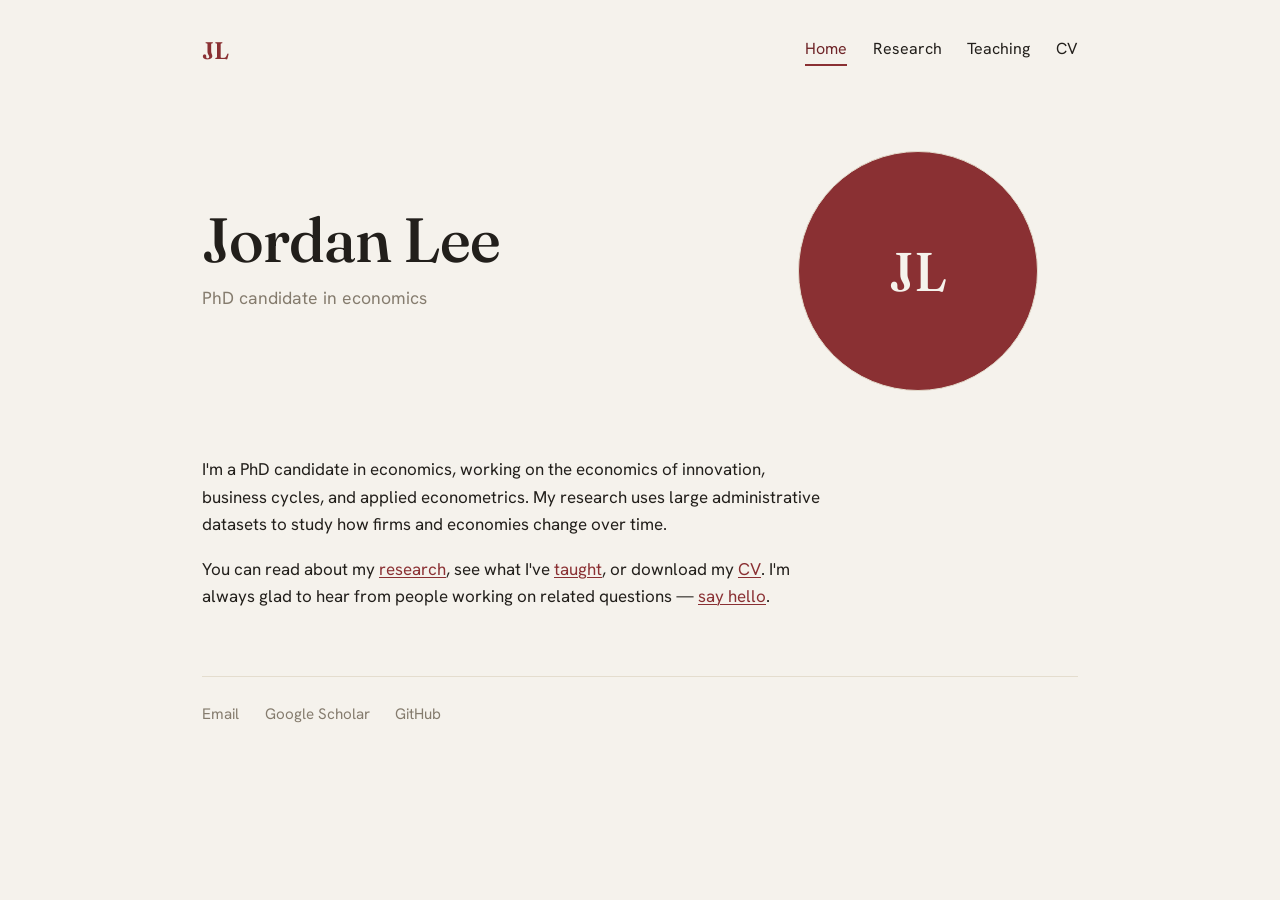
==== index.html @ f73a3550 "Add files via upload" ====
<!DOCTYPE html>
<html lang="en">
<head>
  <meta charset="UTF-8">
  <meta name="viewport" content="width=device-width, initial-scale=1.0">
  <title>Jordan Lee</title>
  <link rel="preconnect" href="https://fonts.googleapis.com">
  <link rel="preconnect" href="https://fonts.gstatic.com" crossorigin>
  <link href="https://fonts.googleapis.com/css2?family=Fraunces:ital,opsz,wght@0,9..144,400;0,9..144,500;0,9..144,600;1,9..144,400&family=Hanken+Grotesk:wght@400;500;600&display=swap" rel="stylesheet">
  <link rel="stylesheet" href="style.css">
</head>
<body>
  <div class="wrap">

    <!-- ===== TOP BAR: same on every page. Change the monogram and
         nav here (and repeat on the other pages). ===== -->
    <header class="topbar">
      <a class="monogram" href="index.html">JL</a>
      <nav class="nav" aria-label="Main">
        <a href="index.html" aria-current="page">Home</a>
        <a href="research.html">Research</a>
        <a href="teaching.html">Teaching</a>
        <a href="cv.html">CV</a>
      </nav>
    </header>

    <!-- ===== HERO ===== -->
    <section class="hero">
      <div class="hero-text">
        <h1 class="hero-name">Jordan Lee</h1>
        <p class="hero-role">PhD candidate in economics</p>
      </div>

      <!-- Headshot: upload your photo to the repo as headshot.jpg.
           Until you do, a wine circle with your initials shows instead. -->
      <figure class="portrait">
        <div class="portrait-photo">
          <span class="portrait-initials">JL</span>
          <img src="headshot.jpg" alt="Jordan Lee" onerror="this.style.display='none'">
        </div>
      </figure>
    </section>

    <!-- ===== INTRO ===== -->
    <main class="content">
      <p>
        I'm a PhD candidate in economics, working on the economics of
        innovation, business cycles, and applied econometrics. My research uses
        large administrative datasets to study how firms and economies change
        over time.
      </p>
      <p>
        You can read about my <a href="research.html">research</a>,
        see what I've <a href="teaching.html">taught</a>, or download my
        <a href="cv.html">CV</a>. I'm always glad to hear from people working
        on related questions &mdash; <a href="mailto:jordan.lee@example.com">say hello</a>.
      </p>
    </main>

    <footer class="site-footer">
      <a href="mailto:jordan.lee@example.com">Email</a>
      <a href="https://scholar.google.com">Google Scholar</a>
      <a href="https://github.com">GitHub</a>
    </footer>

  </div>
</body>
</html>
---- style.css ----
/* ============================================================
   Shared styles for every page.
   The two things you'll most likely want to change are near the
   top: --accent (the wine colour) and --paper (the background).
   ============================================================ */

:root {
  --paper:      #F5F2EC;
  --ink:        #221F1B;
  --muted:      #857C6E;
  --accent:     #8A3033;
  --accent-ink: #6E2427;
  --line:       #E4DDCE;
  --sans:  'Hanken Grotesk', system-ui, -apple-system, sans-serif;
  --serif: 'Fraunces', Georgia, 'Times New Roman', serif;
}

@media (prefers-color-scheme: dark) {
  :root {
    --paper:      #1A1816;
    --ink:        #ECE7DF;
    --muted:      #9B9183;
    --accent:     #D98A86;
    --accent-ink: #E6A9A5;
    --line:       #332F2A;
  }
}

* { box-sizing: border-box; }

body {
  margin: 0;
  background: var(--paper);
  color: var(--ink);
  font-family: var(--sans);
  font-size: 17px;
  line-height: 1.6;
  -webkit-font-smoothing: antialiased;
}

.wrap { max-width: 940px; margin: 0 auto; padding: 0 2rem; }

/* ---- Top bar: monogram + navigation ---- */
.topbar {
  display: flex;
  align-items: center;
  justify-content: space-between;
  padding: 2rem 0 1.5rem;
}
.monogram {
  font-family: var(--serif);
  font-optical-sizing: auto;
  font-weight: 600;
  font-size: 1.5rem;
  color: var(--accent);
  text-decoration: none;
  letter-spacing: 0.02em;
}
.nav { display: flex; gap: 1.6rem; }
.nav a {
  color: var(--ink);
  text-decoration: none;
  font-size: 1rem;
  padding-bottom: 2px;
  border-bottom: 2px solid transparent;
}
.nav a:hover { color: var(--accent); }
.nav a[aria-current="page"] { border-bottom-color: var(--accent); color: var(--accent-ink); }

/* ---- Home hero ---- */
.hero {
  display: grid;
  grid-template-columns: 1fr auto;
  align-items: center;
  gap: 2.5rem;
  padding: 2.5rem 0 3rem;
  overflow: hidden;
}
.hero-name {
  font-family: var(--serif);
  font-optical-sizing: auto;
  font-weight: 500;
  font-size: clamp(2.6rem, 6vw, 3.9rem);
  line-height: 1.02;
  letter-spacing: -0.015em;
  margin: 0;
}
.hero-role { color: var(--muted); font-size: 1.1rem; margin: 0.8rem 0 1.4rem; }
.hero-statement {
  font-family: var(--serif);
  font-optical-sizing: auto;
  font-weight: 400;
  font-size: 1.3rem;
  font-style: italic;
  line-height: 1.4;
  color: var(--ink);
  margin: 0;
  max-width: 30ch;
}

/* ---- Headshot with radiating rings ---- */
.portrait { position: relative; width: 240px; height: 240px; flex-shrink: 0; }
.portrait-photo {
  width: 240px; height: 240px;
  border-radius: 50%;
  overflow: hidden;
  background: var(--accent);
  border: 1px solid var(--line);
  display: flex;
  align-items: center;
  justify-content: center;
}
.portrait-photo img { width: 100%; height: 100%; object-fit: cover; display: block; }
.portrait-initials {
  position: absolute;
  font-family: var(--serif);
  font-weight: 500;
  font-size: 3.4rem;
  color: var(--paper);
}

/* ---- Main content ---- */
.content { max-width: 620px; padding-bottom: 3rem; }
.page-title {
  font-family: var(--serif);
  font-optical-sizing: auto;
  font-weight: 500;
  font-size: 2.4rem;
  line-height: 1.1;
  letter-spacing: -0.01em;
  margin: 1.5rem 0 1.2rem;
}
.content h2 {
  font-family: var(--serif);
  font-optical-sizing: auto;
  font-weight: 500;
  font-size: 1.4rem;
  margin: 2.6rem 0 0.6rem;
}
.content p { margin: 0 0 1.1rem; }
.lede { font-size: 1.2rem; color: var(--muted); margin-bottom: 1.6rem; }
.content a {
  color: var(--accent);
  text-decoration: underline;
  text-underline-offset: 2px;
  text-decoration-thickness: 1px;
}
.content a:hover { color: var(--accent-ink); }

/* ---- Lists of papers / courses ---- */
.entries { list-style: none; padding: 0; margin: 0.5rem 0 0; }
.entries li { padding: 1.15rem 0; border-top: 1px solid var(--line); }
.entries li:first-child { border-top: none; }
.entry-title { font-weight: 600; }
.entry-meta { color: var(--muted); font-size: 0.97rem; margin-top: 0.15rem; }
.entry-links { margin-top: 0.45rem; font-size: 0.92rem; }
.entry-links a { margin-right: 1.2rem; }

/* ---- CV download button ---- */
.btn {
  display: inline-block;
  background: var(--accent);
  color: #fff;
  text-decoration: none;
  padding: 0.6rem 1.2rem;
  border-radius: 7px;
  font-size: 0.97rem;
  margin-bottom: 1.6rem;
}
.btn:hover { background: var(--accent-ink); color: #fff; }
@media (prefers-color-scheme: dark) { .btn, .btn:hover { color: #1A1816; } }

/* ---- Footer ---- */
.site-footer {
  border-top: 1px solid var(--line);
  padding: 1.6rem 0 2.5rem;
  display: flex;
  gap: 1.6rem;
  font-size: 0.95rem;
}
.site-footer a { color: var(--muted); text-decoration: none; }
.site-footer a:hover { color: var(--accent); }

a:focus-visible { outline: 2px solid var(--accent); outline-offset: 2px; border-radius: 2px; }

/* ---- Phone layout ---- */
@media (max-width: 720px) {
  .topbar { padding: 1.5rem 0 1rem; flex-wrap: wrap; gap: 0.8rem 1.4rem; }
  .nav { gap: 1.2rem; }
  .hero {
    grid-template-columns: 1fr;
    justify-items: center;
    text-align: center;
    gap: 1.8rem;
    padding: 1rem 0 2rem;
  }
  .hero-statement { max-width: none; }
  .portrait, .portrait-photo { width: 180px; height: 180px; }
  .portrait-initials { font-size: 2.6rem; }
}
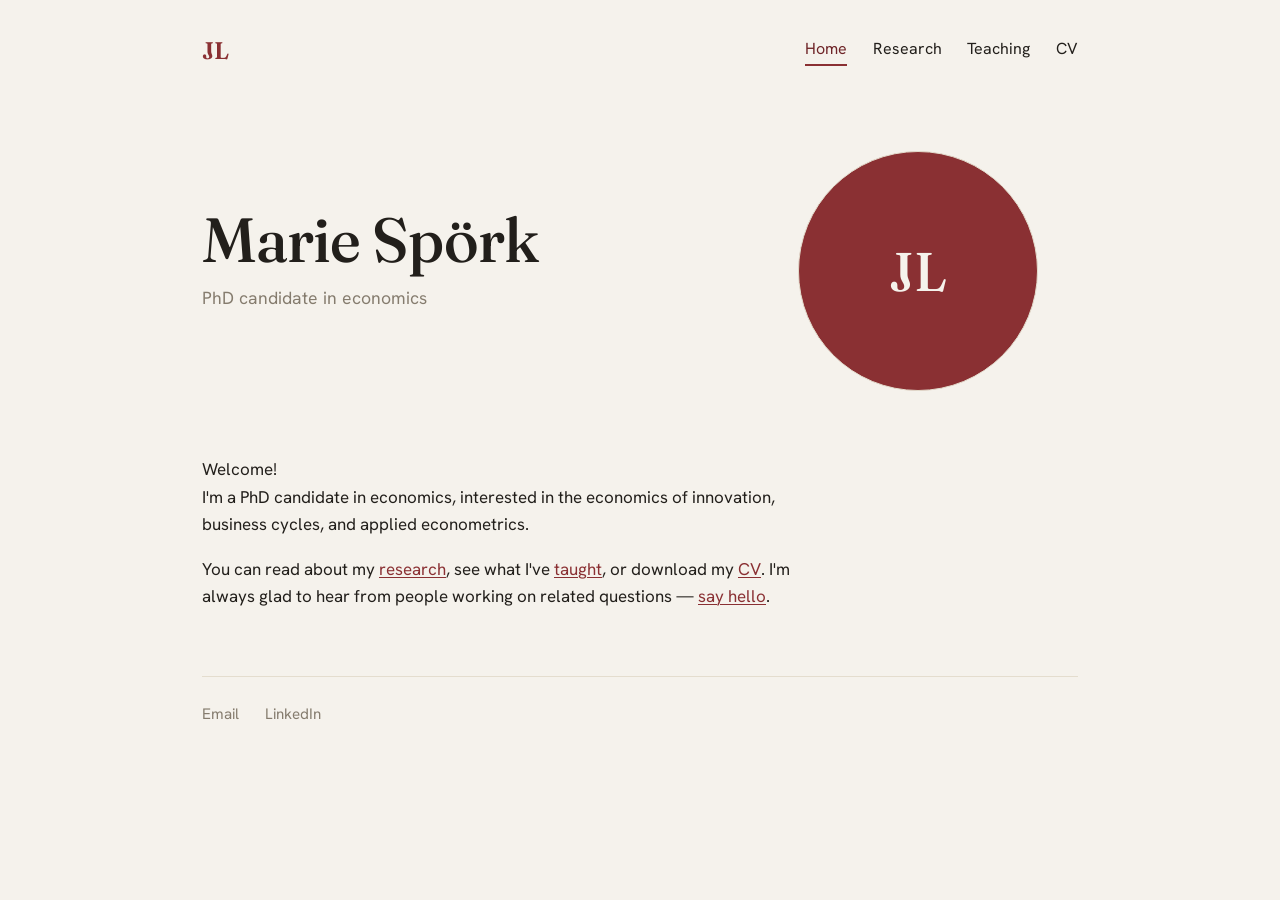
==== commit edefe37e: "Change hero name and update contact information Updated personal information and contact details." ====
--- a/index.html
+++ b/index.html
@@ -27,7 +27,7 @@
     <!-- ===== HERO ===== -->
     <section class="hero">
       <div class="hero-text">
-        <h1 class="hero-name">Jordan Lee</h1>
+        <h1 class="hero-name">Marie Spörk</h1>
         <p class="hero-role">PhD candidate in economics</p>
       </div>
 
@@ -44,23 +44,21 @@
     <!-- ===== INTRO ===== -->
     <main class="content">
       <p>
-        I'm a PhD candidate in economics, working on the economics of
-        innovation, business cycles, and applied econometrics. My research uses
-        large administrative datasets to study how firms and economies change
-        over time.
+        Welcome! <br>
+        I'm a PhD candidate in economics, interested in the economics of
+        innovation, business cycles, and applied econometrics. 
       </p>
       <p>
         You can read about my <a href="research.html">research</a>,
         see what I've <a href="teaching.html">taught</a>, or download my
         <a href="cv.html">CV</a>. I'm always glad to hear from people working
-        on related questions &mdash; <a href="mailto:jordan.lee@example.com">say hello</a>.
+        on related questions &mdash; <a href="mailto:marie.spoerk@econ.lmu.de">say hello</a>.
       </p>
     </main>
 
     <footer class="site-footer">
-      <a href="mailto:jordan.lee@example.com">Email</a>
-      <a href="https://scholar.google.com">Google Scholar</a>
-      <a href="https://github.com">GitHub</a>
+      <a href="mailto:marie.spoerk@econ.lmu.de">Email</a>
+      <a href="https://de.linkedin.com/in/marie-sp%C3%B6rk-71359121b">LinkedIn</a>
     </footer>
 
   </div>
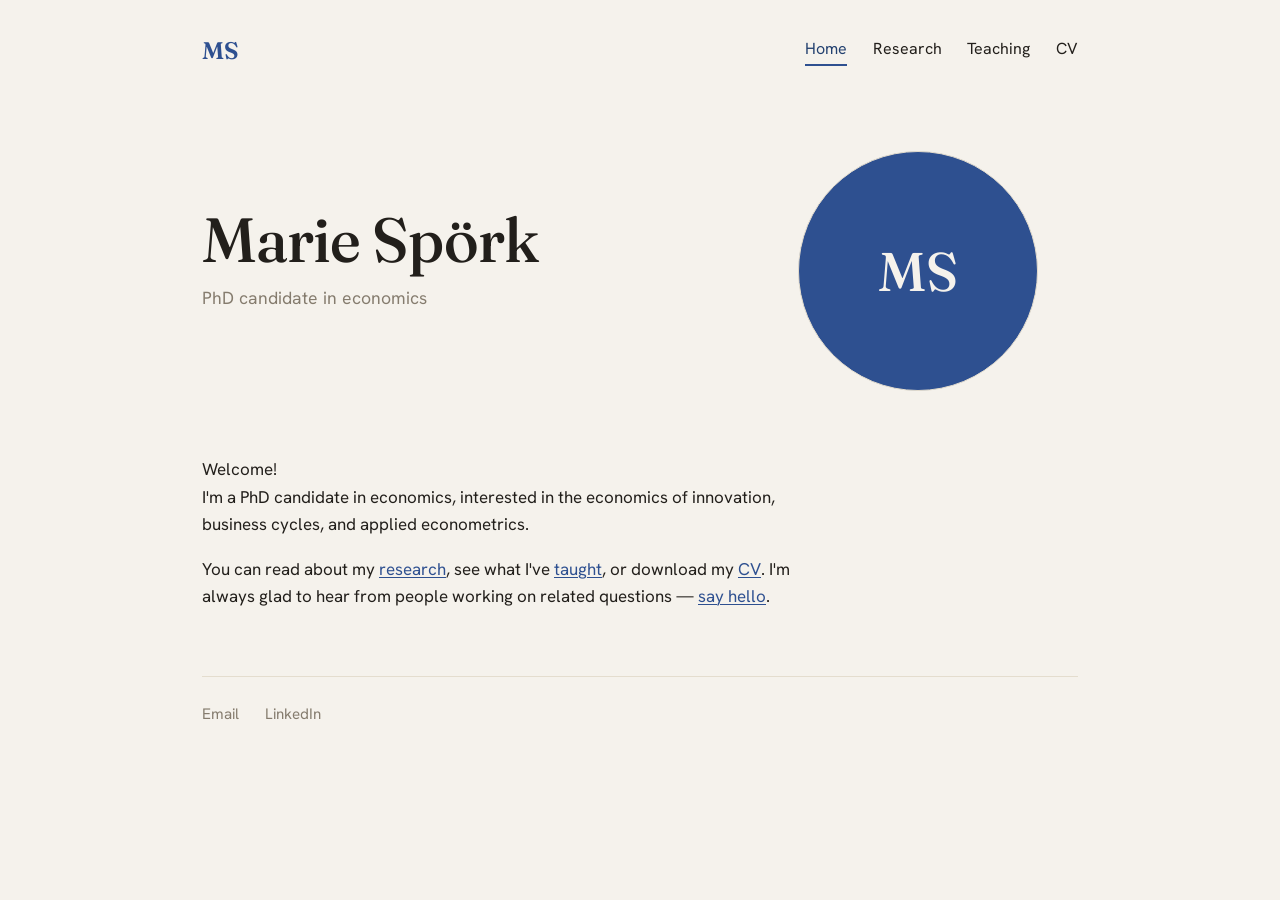
==== commit bb5fcd04: "Change monogram initials from 'JL' to 'MS'" ====
--- a/index.html
+++ b/index.html
@@ -15,7 +15,7 @@
     <!-- ===== TOP BAR: same on every page. Change the monogram and
          nav here (and repeat on the other pages). ===== -->
     <header class="topbar">
-      <a class="monogram" href="index.html">JL</a>
+      <a class="monogram" href="index.html">MS</a>
       <nav class="nav" aria-label="Main">
         <a href="index.html" aria-current="page">Home</a>
         <a href="research.html">Research</a>
@@ -35,8 +35,8 @@
            Until you do, a wine circle with your initials shows instead. -->
       <figure class="portrait">
         <div class="portrait-photo">
-          <span class="portrait-initials">JL</span>
-          <img src="headshot.jpg" alt="Jordan Lee" onerror="this.style.display='none'">
+          <span class="portrait-initials">MS</span>
+          <img src="headshot.jpg" alt="Marie Spörk" onerror="this.style.display='none'">
         </div>
       </figure>
     </section>
--- a/style.css
+++ b/style.css
@@ -8,8 +8,8 @@
   --paper:      #F5F2EC;
   --ink:        #221F1B;
   --muted:      #857C6E;
-  --accent:     #8A3033;
-  --accent-ink: #6E2427;
+  --accent:     #2E5090;
+  --accent-ink: #22406F;
   --line:       #E4DDCE;
   --sans:  'Hanken Grotesk', system-ui, -apple-system, sans-serif;
   --serif: 'Fraunces', Georgia, 'Times New Roman', serif;
@@ -20,8 +20,8 @@
     --paper:      #1A1816;
     --ink:        #ECE7DF;
     --muted:      #9B9183;
-    --accent:     #D98A86;
-    --accent-ink: #E6A9A5;
+    --accent:     #89ABDD;
+    --accent-ink: #A6C2E8;
     --line:       #332F2A;
   }
 }
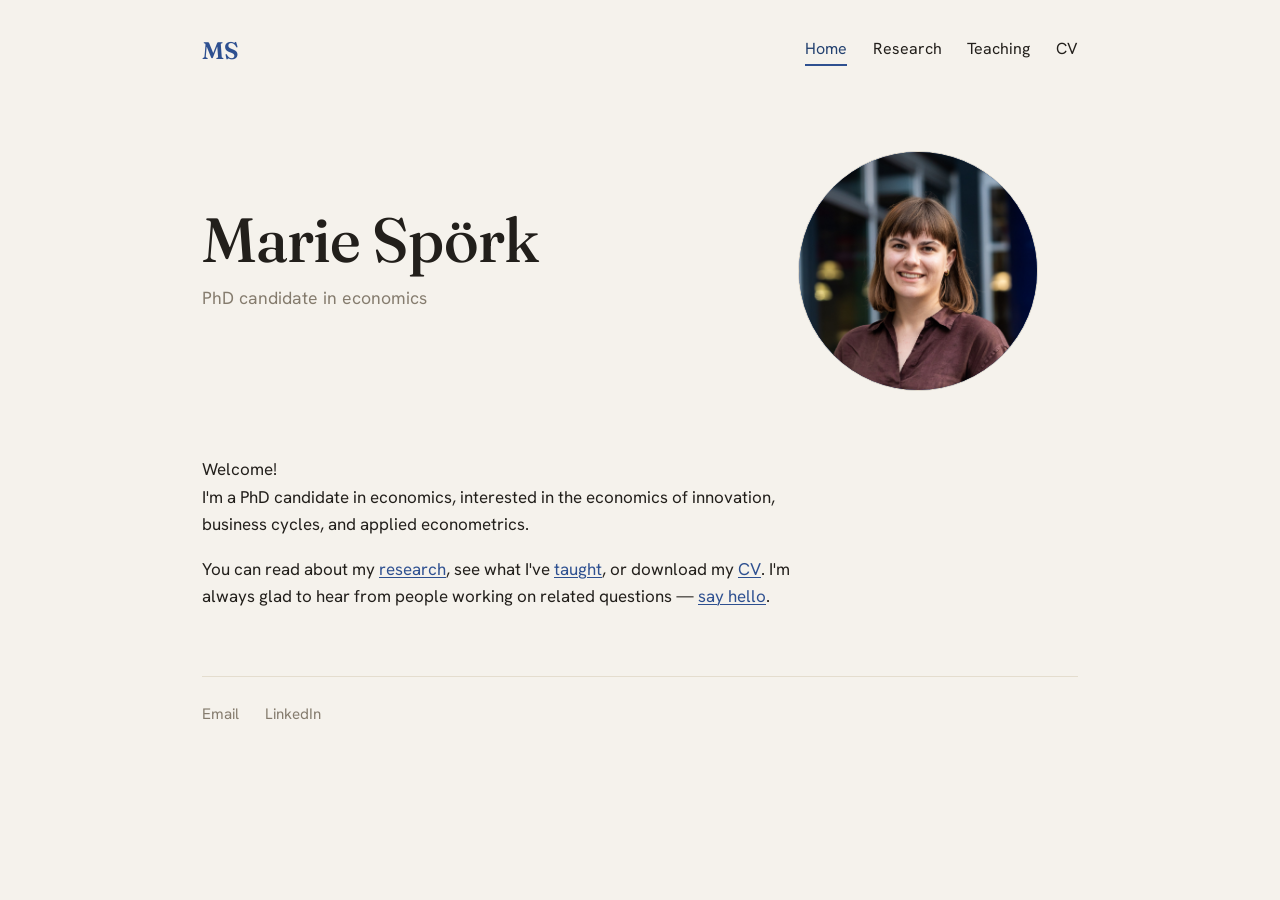
==== commit 0cd6831d: "Change title from 'Jordan Lee' to 'Marie Spörk'" ====
--- a/index.html
+++ b/index.html
@@ -3,7 +3,7 @@
 <head>
   <meta charset="UTF-8">
   <meta name="viewport" content="width=device-width, initial-scale=1.0">
-  <title>Jordan Lee</title>
+  <title>Marie Spörk</title>
   <link rel="preconnect" href="https://fonts.googleapis.com">
   <link rel="preconnect" href="https://fonts.gstatic.com" crossorigin>
   <link href="https://fonts.googleapis.com/css2?family=Fraunces:ital,opsz,wght@0,9..144,400;0,9..144,500;0,9..144,600;1,9..144,400&family=Hanken+Grotesk:wght@400;500;600&display=swap" rel="stylesheet">
--- a/style.css
+++ b/style.css
@@ -110,7 +110,7 @@
   align-items: center;
   justify-content: center;
 }
-.portrait-photo img { width: 100%; height: 100%; object-fit: cover; display: block; }
+.portrait-photo img { position: relative; z-index: 1; width: 100%; height: 100%; object-fit: cover; display: block; }
 .portrait-initials {
   position: absolute;
   font-family: var(--serif);
@@ -157,7 +157,7 @@
 .entry-links a { margin-right: 1.2rem; }
 
 /* ---- CV download button ---- */
-.btn {
+.content a.btn {
   display: inline-block;
   background: var(--accent);
   color: #fff;
@@ -167,8 +167,8 @@
   font-size: 0.97rem;
   margin-bottom: 1.6rem;
 }
-.btn:hover { background: var(--accent-ink); color: #fff; }
-@media (prefers-color-scheme: dark) { .btn, .btn:hover { color: #1A1816; } }
+.content a.btn:hover { background: var(--accent-ink); color: #fff; }
+@media (prefers-color-scheme: dark) { .content a.btn, .content a.btn:hover { color: #1A1816; } }
 
 /* ---- Footer ---- */
 .site-footer {
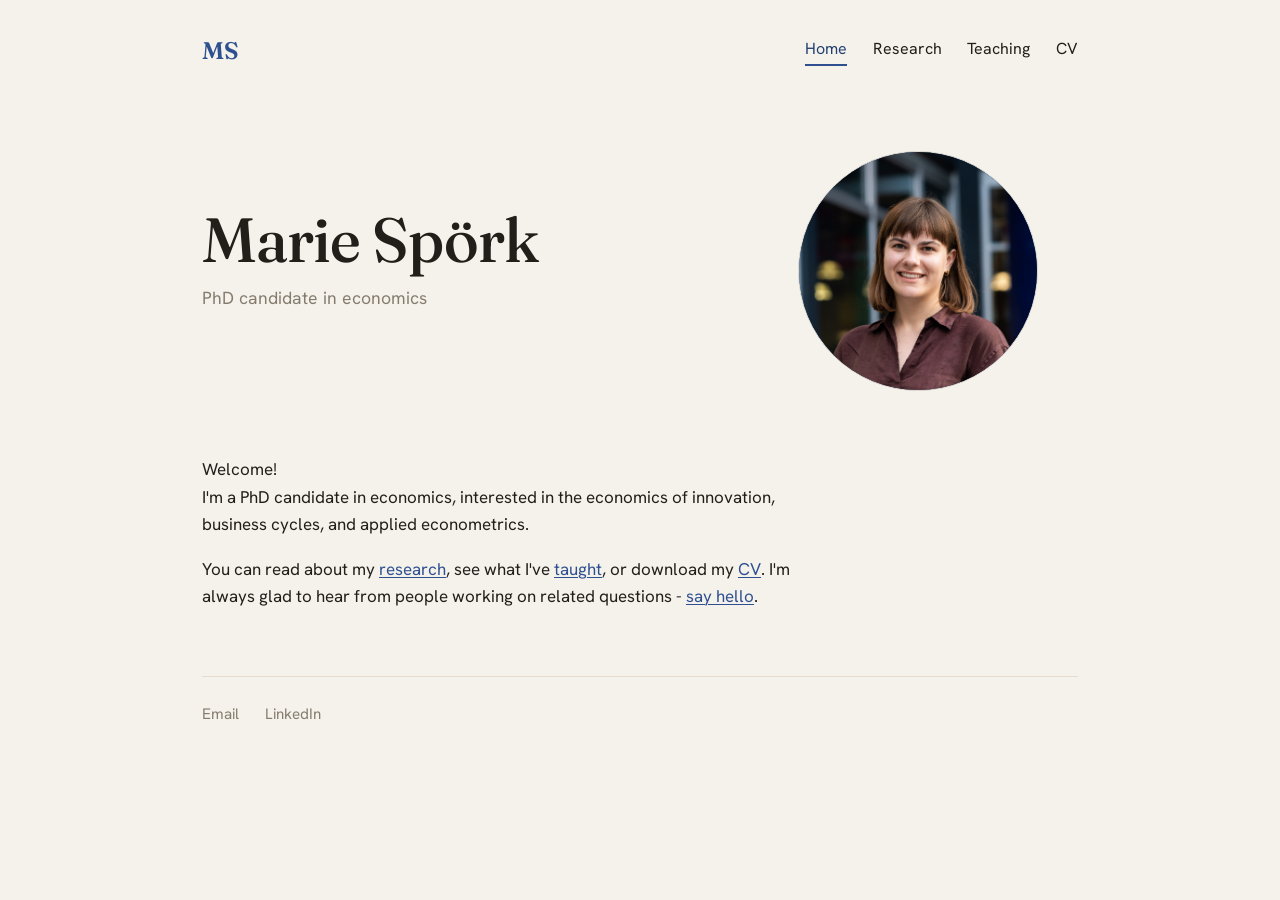
==== commit 861d2561: "Fix formatting of contact link in index.html" ====
--- a/index.html
+++ b/index.html
@@ -4,6 +4,7 @@
   <meta charset="UTF-8">
   <meta name="viewport" content="width=device-width, initial-scale=1.0">
   <title>Marie Spörk</title>
+  <meta name="google-site-verification" content="kSSQBHp8IhWkR9olDnqWD7JJPDeo1FkgriDZuoEyn5I" /> 
   <link rel="preconnect" href="https://fonts.googleapis.com">
   <link rel="preconnect" href="https://fonts.gstatic.com" crossorigin>
   <link href="https://fonts.googleapis.com/css2?family=Fraunces:ital,opsz,wght@0,9..144,400;0,9..144,500;0,9..144,600;1,9..144,400&family=Hanken+Grotesk:wght@400;500;600&display=swap" rel="stylesheet">
@@ -52,7 +53,7 @@
         You can read about my <a href="research.html">research</a>,
         see what I've <a href="teaching.html">taught</a>, or download my
         <a href="cv.html">CV</a>. I'm always glad to hear from people working
-        on related questions &mdash; <a href="mailto:marie.spoerk@econ.lmu.de">say hello</a>.
+        on related questions - <a href="mailto:marie.spoerk@econ.lmu.de">say hello</a>.
       </p>
     </main>
 
